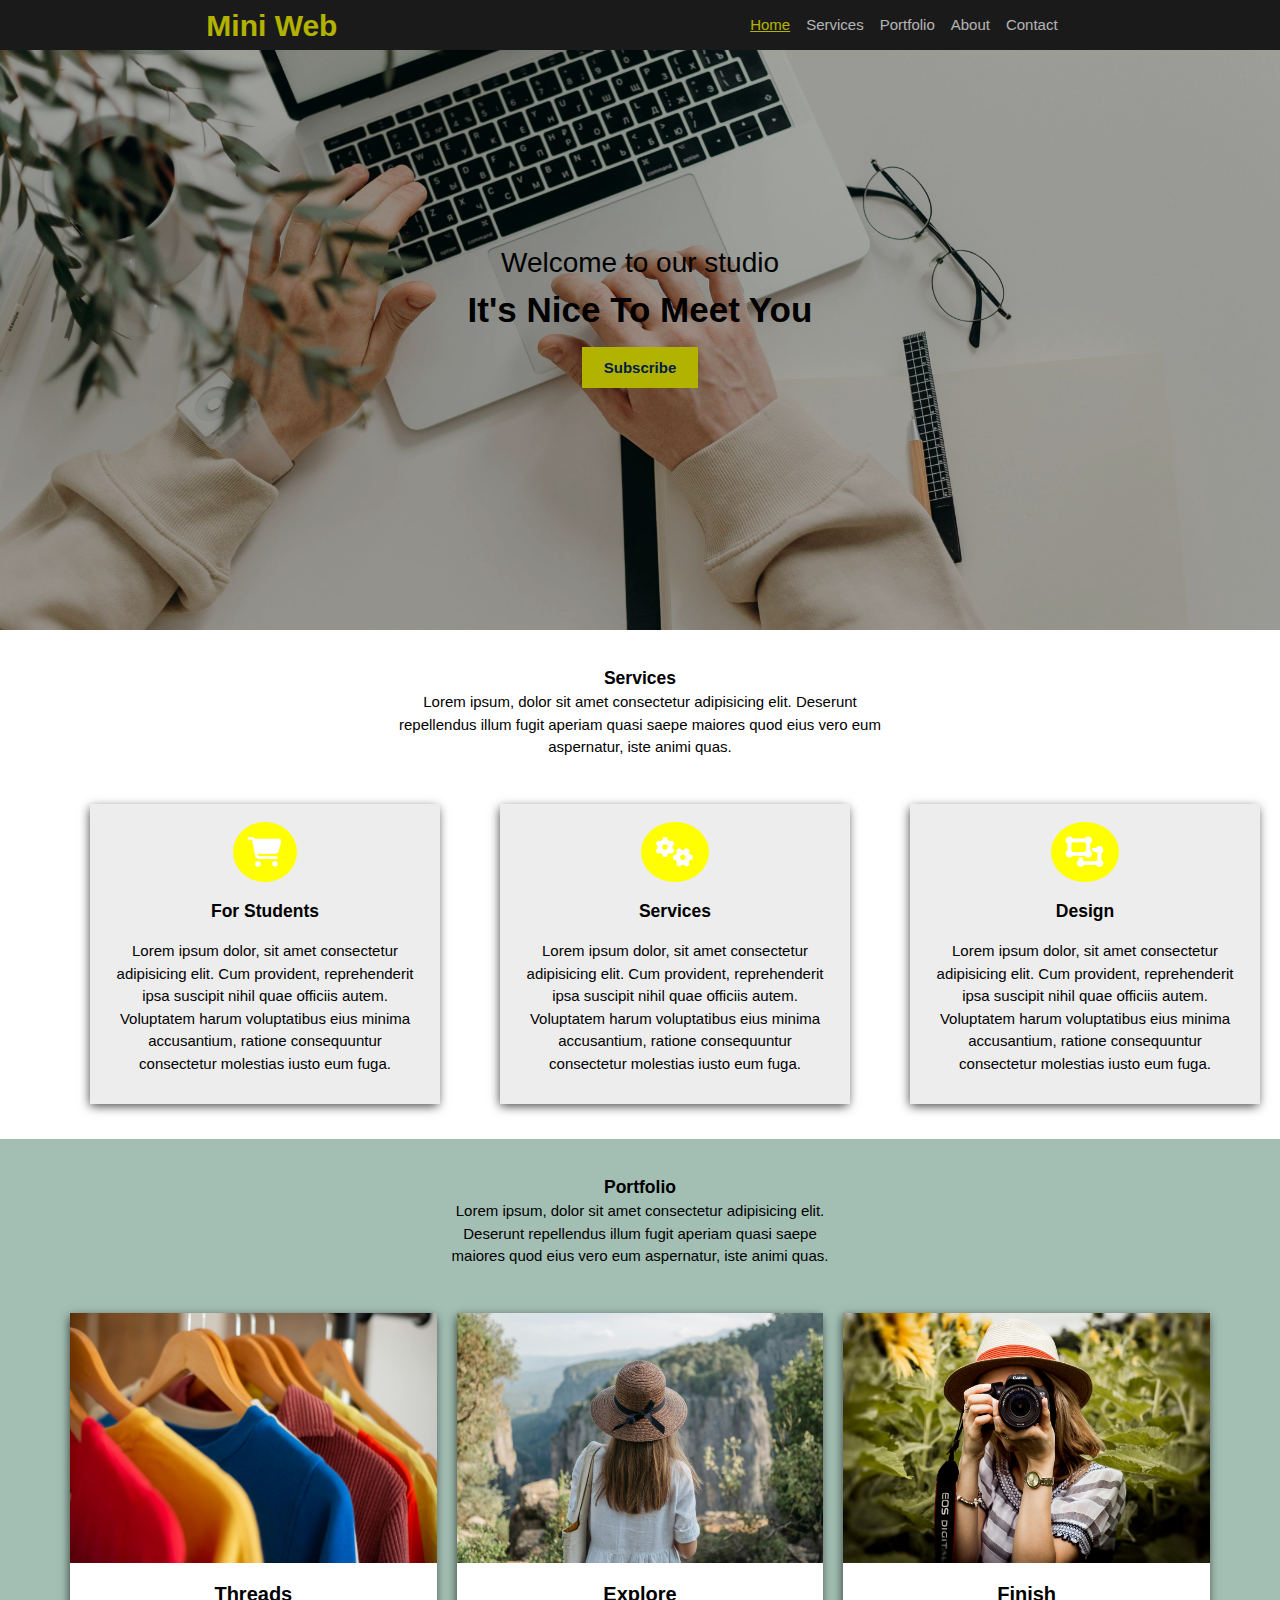
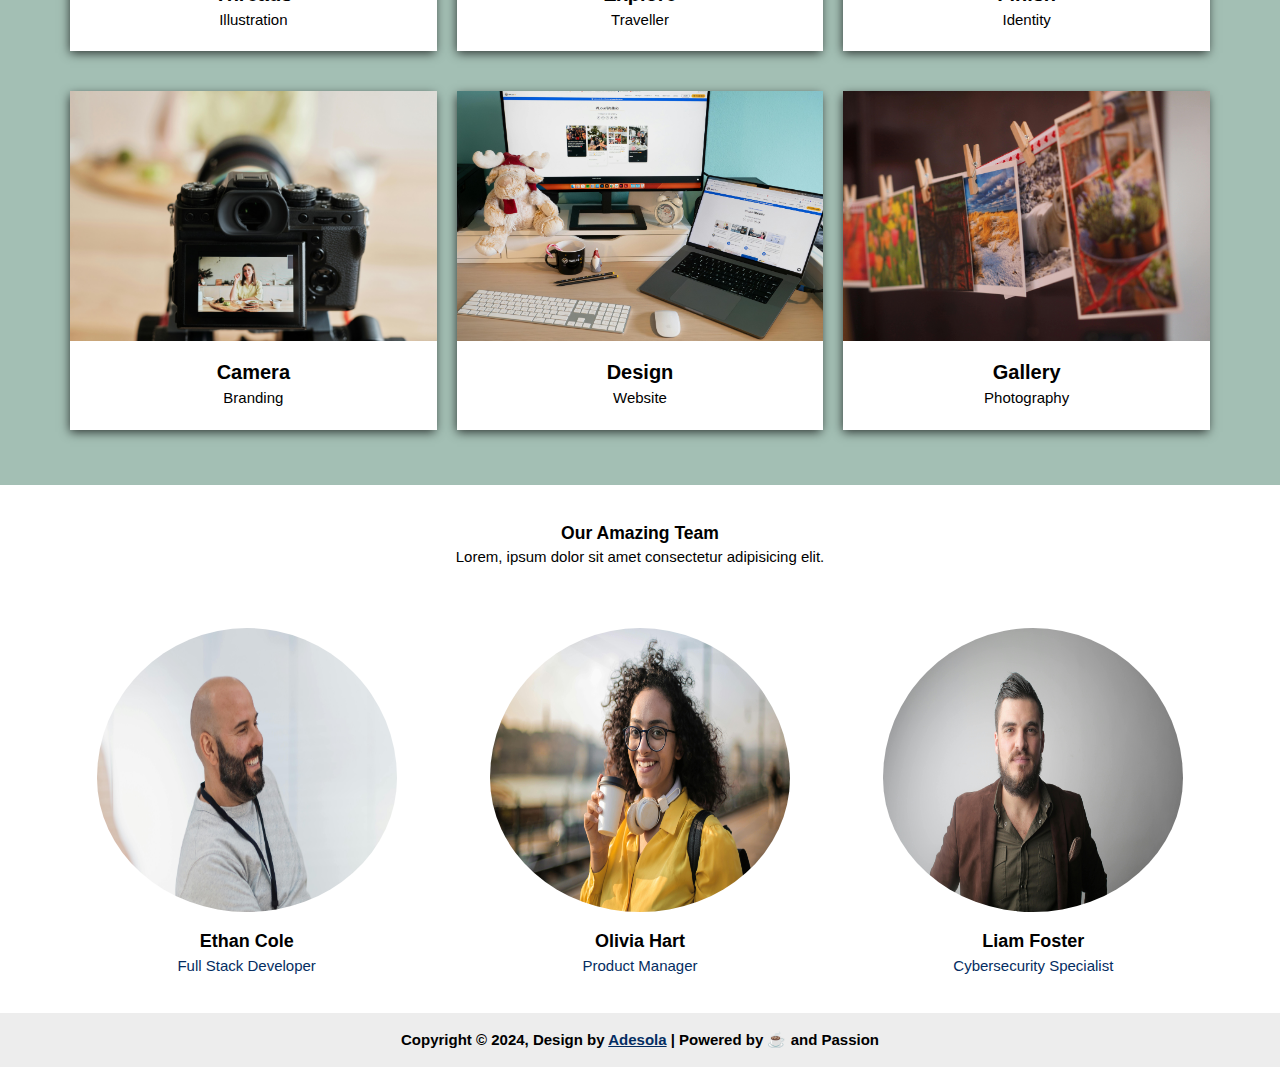
==== index.html @ 1d62a222 "html file updated" ====
<!DOCTYPE html>
<html lang="en">
  <head>
    <meta charset="UTF-8" />
    <meta name="viewport" content="width=device-width, initial-scale=1.0" />
    <link
      rel="stylesheet"
      href="https://cdnjs.cloudflare.com/ajax/libs/font-awesome/6.7.2/css/all.min.css"
      integrity="sha512-Evv84Mr4kqVGRNSgIGL/F/aIDqQb7xQ2vcrdIwxfjThSH8CSR7PBEakCr51Ck+w+/U6swU2Im1vVX0SVk9ABhg=="
      crossorigin="anonymous"
      referrerpolicy="no-referrer"
    />
    <link rel="stylesheet" href="miniweb.css" />
    <title>Mini Web</title>
  </head>
  <body>
    <main>
      <div class="menu-btn">
        <i class="fa-solid fa-bars fa-2x"></i>
      </div>
      <nav>
        <h1>Mini Web</h1>
        <ul class="main-menu">
          <li id="home"><a href="#">Home</a></li>
          <li><a href="#">Services</a></li>
          <li><a href="#">Portfolio</a></li>
          <li><a href="#">About</a></li>
          <li><a href="#">Contact</a></li>
        </ul>
      </nav>
      <!-- HERO SECTION -->
      <div class="hero-section">
        <div class="hero-content">
          <p>Welcome to our studio</p>
          <h2>It's Nice To Meet You</h2>
          <button>Subscribe</button>
        </div>
      </div>
      <!-- SERVICES SECTION -->
      <div class="services-section">
        <div class="services-heading">
          <h3>Services</h3>
          <p>
            Lorem ipsum, dolor sit amet consectetur adipisicing elit. Deserunt
            repellendus illum fugit aperiam quasi saepe maiores quod eius vero
            eum aspernatur, iste animi quas.
          </p>
        </div>
        <div class="services-cards">
          <div class="cards">
            <i class="fa-solid fa-cart-shopping fa-2x"></i>
            <h3>For Students</h3>
            <p>
              Lorem ipsum dolor, sit amet consectetur adipisicing elit. Cum
              provident, reprehenderit ipsa suscipit nihil quae officiis autem.
              Voluptatem harum voluptatibus eius minima accusantium, ratione
              consequuntur consectetur molestias iusto eum fuga.
            </p>
          </div>
          <div class="cards">
            <i class="fa-solid fa-gears fa-2x"></i>
            <h3>Services</h3>
            <p>
              Lorem ipsum dolor, sit amet consectetur adipisicing elit. Cum
              provident, reprehenderit ipsa suscipit nihil quae officiis autem.
              Voluptatem harum voluptatibus eius minima accusantium, ratione
              consequuntur consectetur molestias iusto eum fuga.
            </p>
          </div>
          <div class="cards">
            <i class="fa-solid fa-object-ungroup fa-2x"></i>
            <h3>Design</h3>
            <p>
              Lorem ipsum dolor, sit amet consectetur adipisicing elit. Cum
              provident, reprehenderit ipsa suscipit nihil quae officiis autem.
              Voluptatem harum voluptatibus eius minima accusantium, ratione
              consequuntur consectetur molestias iusto eum fuga.
            </p>
          </div>
        </div>
      </div>
      <!-- PORTFOLIO SECTION -->
      <div class="portfolio-section">
        <div class="portfolio-heading">
          <h3>Portfolio</h3>
          <p>
            Lorem ipsum, dolor sit amet consectetur adipisicing elit. Deserunt
            repellendus illum fugit aperiam quasi saepe maiores quod eius vero
            eum aspernatur, iste animi quas.
          </p>
        </div>
        <div class="portfolio-cards-wrapper">
          <div class="portfolio-card">
            <img src="./assest/threads.jpg" alt="" />
            <h4>Threads</h4>
            <p>Illustration</p>
          </div>
          <div class="portfolio-card">
            <img src="./assest/traveller.jpg" alt="" />
            <h4>Explore</h4>
            <p>Traveller</p>
          </div>
          <div class="portfolio-card">
            <img src="./assest/finish.jpg" alt="" />
            <h4>Finish</h4>
            <p>Identity</p>
          </div>
          <div class="portfolio-card">
            <img src="./assest/camera.jpg" alt="" />
            <h4>Camera</h4>
            <p>Branding</p>
          </div>
          <div class="portfolio-card">
            <img src="./assest/design.jpg" alt="" />
            <h4>Design</h4>
            <p>Website</p>
          </div>
          <div class="portfolio-card">
            <img src="./assest/gallery.jpg" alt="" />
            <h4>Gallery</h4>
            <p>Photography</p>
          </div>
        </div>
      </div>
      <!-- TEAM SECTION -->
      <div class="team-section">
        <div class="team-heading">
          <h3>Our Amazing Team</h3>
          <p>Lorem, ipsum dolor sit amet consectetur adipisicing elit.</p>
        </div>
        <div class="team-profile">
          <div class="profile">
            <img src="./assest/team1.jpg" alt="" />
            <h4>Ethan Cole</h4>
            <p>Full Stack Developer</p>
          </div>
          <div class="profile">
            <img src="./assest/team2.jpg" alt="" />
            <h4>Olivia Hart</h4>
            <p>Product Manager</p>
          </div>
          <div class="profile">
            <img src="./assest/team3.jpg" alt="" />
            <h4>Liam Foster</h4>
            <p>Cybersecurity Specialist</p>
          </div>
        </div>
      </div>
      <footer>
        <p>
          Copyright &#169; 2024, Design by
          <a href="https://x.com/real_adesola">Adesola</a> | Powered by ☕ and
          Passion
        </p>
      </footer>
    </main>
    <script src="miniweb.js"></script>
  </body>
</html>
---- miniweb.css ----
* {
  box-sizing: border-box;
  margin: 0;
  padding: 0;
}

body {
  font-family: "Segoe UI", Tahoma, Geneva, Verdana, sans-serif;
  font-size: 15px;
  line-height: 1.5;
}

a {
  text-decoration: none;
  color: white;
}

.menu-btn {
  cursor: pointer;
  position: fixed;
  top: 10px;
  right: 30px;
  z-index: 2;
  display: none;
}

/* NAV SECTION STYLES */
nav {
  width: 100%;
  height: 50px;
  background-color: rgb(39, 38, 38);
  display: flex;
  align-items: center;
  justify-content: space-around;
  position: fixed;
  z-index: 1;
}

h1 {
  color: yellow;
}

nav ul {
  display: flex;
  list-style: none;
}

nav ul li {
  padding-right: 16px;
}

nav ul li a:hover {
  text-decoration: underline;
  color: yellow;
}

#home a {
  color: yellow;
  text-decoration: underline;
}

/* HERO SECTION STYLES */
.hero-section {
  width: 100%;
  height: 70vh;
  background: url("./assest/pexel.jpg") no-repeat center/cover;
  display: flex;
  justify-content: center;
  align-items: center;
  position: relative;
}

.hero-section::before {
  content: "";
  position: absolute;
  top: 0;
  left: 0;
  width: 100%;
  height: 70vh;
  background-color: rgba(0, 0, 0, 0.3);
  z-index: 1;
}

.hero-content {
  display: flex;
  flex-direction: column;
  align-items: center;
  text-align: center;
  justify-content: center;
  color: black;
}

.hero-content p {
  font-size: 28px;
}

.hero-content h2 {
  font-size: 35px;
}

.hero-content button {
  margin: 10px 0 0 0;
  padding: 12px 22px;
  border: none;
  background-color: yellow;
  color: #042d62;
  font-size: 15px;
  font-weight: 550;
}

/* SERVICES SECTION STYLES */
.services-section {
  background-color: white;
  padding: 35px 0;
}

.services-heading {
  display: flex;
  flex-direction: column;
  align-items: center;
  text-align: center;
}

.services-heading p {
  width: 38%;
}

.services-cards {
  margin: 45px 60px 0 60px;
  display: grid;
  grid-template-columns: repeat(3, 1fr);
}

.cards {
  height: 300px;
  width: 350px;
  display: flex;
  flex-direction: column;
  align-items: center;
  text-align: center;
  margin: 0 30px;
  background-color: #ededed;
  padding: 18px 25px;
  box-shadow: -1px 3px 10px -1px rgba(0, 0, 0, 0.75);
}

.cards i {
  background-color: yellow;
  color: white;
  padding: 15px 15px;
  border-radius: 100%;
}

.cards h3 {
  padding: 16px 0;
}

/* PORTFOLIO SECTION */
.portfolio-section {
  padding: 35px 0;
  background-color: #a3bfb4;
}

.portfolio-heading {
  display: flex;
  flex-direction: column;
  align-items: center;
  text-align: center;
}

.portfolio-heading p {
  width: 30%;
  padding-bottom: 25px;
}

.portfolio-card img {
  height: 250px;
  width: 100%;
}

.portfolio-cards-wrapper {
  display: grid;
  grid-template-columns: repeat(3, 1fr);
  margin: 0 60px;
}

.portfolio-card {
  display: flex;
  flex-direction: column;
  align-items: center;
  background-color: white;
  box-shadow: -1px 3px 10px -1px rgba(0, 0, 0, 0.75);
  padding-bottom: 20px;
  margin: 20px 10px;
}

.portfolio-card h4 {
  padding-top: 16px;
  font-size: 20px;
}

/* TEAM SECTION STYLES*/
.team-section {
  padding: 35px 0;
}

.team-heading {
  display: flex;
  flex-direction: column;
  text-align: center;
  align-items: center;
}

.team-profile {
  display: grid;
  grid-template-columns: repeat(3, 1fr);
  grid-gap: 20px;
  margin: 0 60px;
  border-radius: 100%;
}

.profile {
  display: flex;
  flex-direction: column;
  align-items: center;
  justify-content: center;
  padding-top: 60px;
}

.profile img {
  width: 300px;
  height: 300px;
  border-radius: 100%;
  padding-bottom: 16px;
}

.profile h4 {
  font-size: 18px;
}

.profile p {
  color: #042d62;
}

/* FOOTER SECTION STYLES */
footer {
  background-color: #ededed;
  padding: 16px 0;
  display: flex;
  justify-content: center;
  font-weight: 700;
}

footer a {
  text-decoration: underline;
  color: #042d62;
}

/* SSETTING RESPONSIVENESS */
@media only screen and (max-width: 1024px) {
  .services-cards {
    margin: 45px 0 0 0;
    grid-template-columns: repeat(2, 1fr);
    grid-gap: 40px;
    place-self: center;
  }

  .cards {
    margin: 0;
  }

  .portfolio-cards-wrapper {
    grid-template-columns: repeat(2, 1fr);
  }

  .team-profile {
    margin: 0 20px;
  }
}

@media only screen and (max-width: 980px) {
  .team-profile {
    margin: 0 10px;
  }
}

@media only screen and (max-width: 945px) {
  .profile img {
    width: 250px;
    height: 250px;
  }
}

@media only screen and (max-width: 768px) {
  .services-cards {
    grid-gap: 20px;
  }

  .cards {
    margin: 0;
  }

  .profile img {
    width: 225px;
    height: 225px;
  }
}

@media only screen and (max-width: 500px) {
  .services-heading p {
    width: 60%;
    margin-top: 16px;
  }

  .services-cards {
    grid-template-columns: 1fr;
    grid-gap: 40px;
  }

  .portfolio-cards-wrapper {
    grid-template-columns: 1fr;
  }

  .portfolio-heading p {
    width: 60%;
    margin-top: 16px;
  }

  .team-profile {
    grid-template-columns: repeat(2, 1fr);
  }
}

@media only screen and (max-width: 450px) {
  .menu-btn {
    display: block;
    color: yellow;
  }

  .menu-btn:hover {
    opacity: 0.5;
  }

  nav ul {
    display: block;
    position: absolute;
    z-index: 2;
    top: 0;
    left: 0;
    background-color: #ede187;
    width: 70%;
    height: 100vh;
    transform: translateX(-500px);
    transition: transform 0.5s ease-in-out;
    border-right: #ede187 1px solid;
    padding: 30px;
  }

  nav ul li {
    padding: 15px;
    border-bottom: #12110e 1px solid;
    font-size: 14px;
  }

  nav ul li:last-child {
    border-bottom: 0;
  }

  nav ul.main-menu.show {
    transform: translateX(-20px);
  }

  #home a {
    color: black;
    text-decoration: underline;
  }

  .main-menu li a:hover {
    color: black;
  }

  .team-profile {
    grid-template-columns: 1fr;
  }

  .profile {
    padding-top: 20px;
  }

  footer {
    text-align: center;
  }

  footer p {
    width: 90%;
  }
}

@media only screen and (max-width: 428px) {
  .services-heading p {
    width: 80%;
  }

  .portfolio-heading p {
    width: 80%;
  }

  .portfolio-card img {
    height: 250px;
    width: 100%;
  }

  .team-profile {
    grid-template-columns: 1fr;
  }

  .profile {
    padding-top: 20px;
  }

  footer {
    text-align: center;
  }
}

@media only screen and (max-width: 414px) {
  footer p {
    width: 70%;
  }
}

@media only screen and (max-width: 360px) {
  .cards {
    height: 250px;
    width: 300px;

    margin: 0 30px;
    background-color: #ededed;
    padding: 10px 25px;
    box-shadow: -1px 3px 10px -1px rgba(0, 0, 0, 0.75);
  }
}
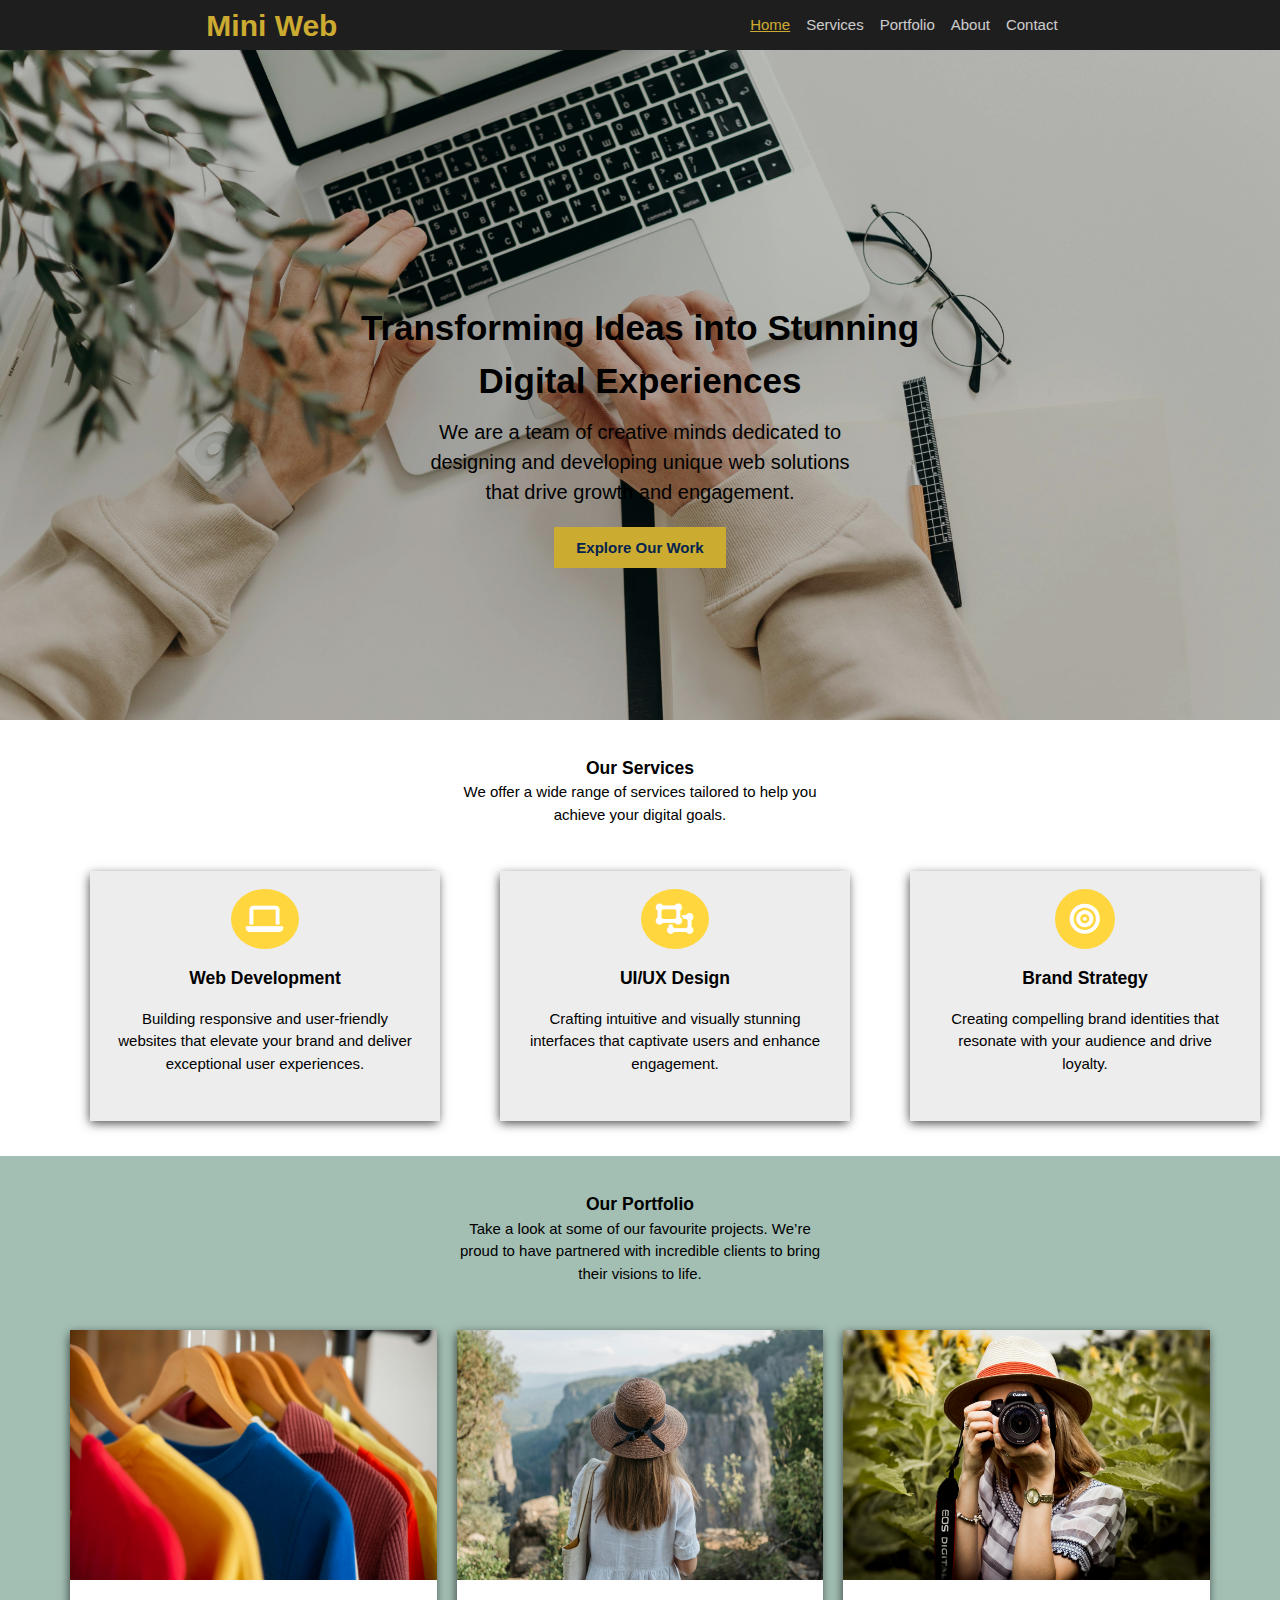
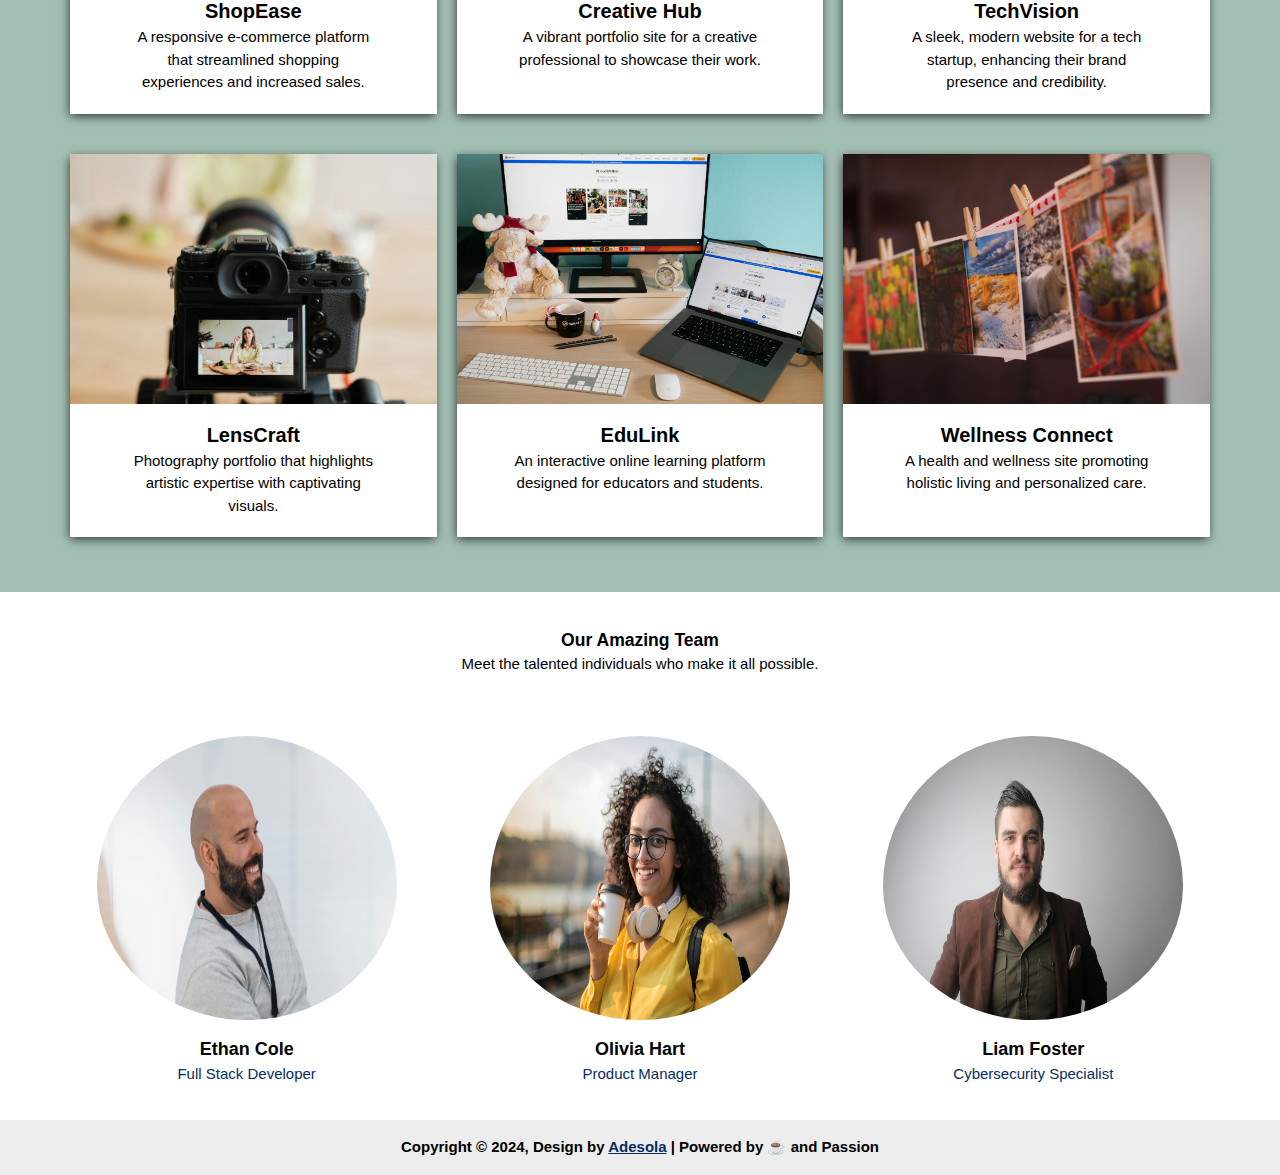
==== commit 57bc2212: "css code updated" ====
--- a/index.html
+++ b/index.html
@@ -31,50 +31,46 @@
       <!-- HERO SECTION -->
       <div class="hero-section">
         <div class="hero-content">
-          <p>Welcome to our studio</p>
-          <h2>It's Nice To Meet You</h2>
-          <button>Subscribe</button>
+          <h2>Transforming Ideas into Stunning Digital Experiences</h2>
+          <p>
+            We are a team of creative minds dedicated to designing and
+            developing unique web solutions that drive growth and engagement.
+          </p>
+          <button>Explore Our Work</button>
         </div>
       </div>
       <!-- SERVICES SECTION -->
       <div class="services-section">
         <div class="services-heading">
-          <h3>Services</h3>
+          <h3>Our Services</h3>
           <p>
-            Lorem ipsum, dolor sit amet consectetur adipisicing elit. Deserunt
-            repellendus illum fugit aperiam quasi saepe maiores quod eius vero
-            eum aspernatur, iste animi quas.
+            We offer a wide range of services tailored to help you achieve your
+            digital goals.
           </p>
         </div>
         <div class="services-cards">
           <div class="cards">
-            <i class="fa-solid fa-cart-shopping fa-2x"></i>
-            <h3>For Students</h3>
+            <i class="fa-solid fa-laptop fa-2x"></i>
+            <h3>Web Development</h3>
             <p>
-              Lorem ipsum dolor, sit amet consectetur adipisicing elit. Cum
-              provident, reprehenderit ipsa suscipit nihil quae officiis autem.
-              Voluptatem harum voluptatibus eius minima accusantium, ratione
-              consequuntur consectetur molestias iusto eum fuga.
-            </p>
-          </div>
-          <div class="cards">
-            <i class="fa-solid fa-gears fa-2x"></i>
-            <h3>Services</h3>
-            <p>
-              Lorem ipsum dolor, sit amet consectetur adipisicing elit. Cum
-              provident, reprehenderit ipsa suscipit nihil quae officiis autem.
-              Voluptatem harum voluptatibus eius minima accusantium, ratione
-              consequuntur consectetur molestias iusto eum fuga.
+              Building responsive and user-friendly websites that elevate your
+              brand and deliver exceptional user experiences.
             </p>
           </div>
           <div class="cards">
             <i class="fa-solid fa-object-ungroup fa-2x"></i>
-            <h3>Design</h3>
+            <h3>UI/UX Design</h3>
             <p>
-              Lorem ipsum dolor, sit amet consectetur adipisicing elit. Cum
-              provident, reprehenderit ipsa suscipit nihil quae officiis autem.
-              Voluptatem harum voluptatibus eius minima accusantium, ratione
-              consequuntur consectetur molestias iusto eum fuga.
+              Crafting intuitive and visually stunning interfaces that captivate
+              users and enhance engagement.
+            </p>
+          </div>
+          <div class="cards">
+            <i class="fa-solid fa-bullseye fa-2x"></i>
+            <h3>Brand Strategy</h3>
+            <p>
+              Creating compelling brand identities that resonate with your
+              audience and drive loyalty.
             </p>
           </div>
         </div>
@@ -82,43 +78,60 @@
       <!-- PORTFOLIO SECTION -->
       <div class="portfolio-section">
         <div class="portfolio-heading">
-          <h3>Portfolio</h3>
+          <h3>Our Portfolio</h3>
           <p>
-            Lorem ipsum, dolor sit amet consectetur adipisicing elit. Deserunt
-            repellendus illum fugit aperiam quasi saepe maiores quod eius vero
-            eum aspernatur, iste animi quas.
+            Take a look at some of our favourite projects. We’re proud to have
+            partnered with incredible clients to bring their visions to life.
           </p>
         </div>
         <div class="portfolio-cards-wrapper">
           <div class="portfolio-card">
             <img src="./assest/threads.jpg" alt="" />
-            <h4>Threads</h4>
-            <p>Illustration</p>
+            <h4>ShopEase</h4>
+            <p>
+              A responsive e-commerce platform that streamlined shopping
+              experiences and increased sales.
+            </p>
           </div>
           <div class="portfolio-card">
             <img src="./assest/traveller.jpg" alt="" />
-            <h4>Explore</h4>
-            <p>Traveller</p>
+            <h4>Creative Hub</h4>
+            <p>
+              A vibrant portfolio site for a creative professional to showcase
+              their work.
+            </p>
           </div>
           <div class="portfolio-card">
             <img src="./assest/finish.jpg" alt="" />
-            <h4>Finish</h4>
-            <p>Identity</p>
+            <h4>TechVision</h4>
+            <p>
+              A sleek, modern website for a tech startup, enhancing their brand
+              presence and credibility.
+            </p>
           </div>
           <div class="portfolio-card">
             <img src="./assest/camera.jpg" alt="" />
-            <h4>Camera</h4>
-            <p>Branding</p>
+            <h4>LensCraft</h4>
+            <p>
+              Photography portfolio that highlights artistic expertise with
+              captivating visuals.
+            </p>
           </div>
           <div class="portfolio-card">
             <img src="./assest/design.jpg" alt="" />
-            <h4>Design</h4>
-            <p>Website</p>
+            <h4>EduLink</h4>
+            <p>
+              An interactive online learning platform designed for educators and
+              students.
+            </p>
           </div>
           <div class="portfolio-card">
             <img src="./assest/gallery.jpg" alt="" />
-            <h4>Gallery</h4>
-            <p>Photography</p>
+            <h4>Wellness Connect</h4>
+            <p>
+              A health and wellness site promoting holistic living and
+              personalized care.
+            </p>
           </div>
         </div>
       </div>
@@ -126,7 +139,7 @@
       <div class="team-section">
         <div class="team-heading">
           <h3>Our Amazing Team</h3>
-          <p>Lorem, ipsum dolor sit amet consectetur adipisicing elit.</p>
+          <p>Meet the talented individuals who make it all possible.</p>
         </div>
         <div class="team-profile">
           <div class="profile">
--- a/miniweb.css
+++ b/miniweb.css
@@ -37,7 +37,7 @@
 }
 
 h1 {
-  color: yellow;
+  color: #ffd63e;
 }
 
 nav ul {
@@ -51,18 +51,22 @@
 
 nav ul li a:hover {
   text-decoration: underline;
-  color: yellow;
+  color: #ffd63e;
 }
 
 #home a {
-  color: yellow;
+  color: #ffd63e;
   text-decoration: underline;
+}
+
+.main-menu li a {
+  cursor: pointer;
 }
 
 /* HERO SECTION STYLES */
 .hero-section {
   width: 100%;
-  height: 70vh;
+  height: 80vh;
   background: url("./assest/pexel.jpg") no-repeat center/cover;
   display: flex;
   justify-content: center;
@@ -76,8 +80,8 @@
   top: 0;
   left: 0;
   width: 100%;
-  height: 70vh;
-  background-color: rgba(0, 0, 0, 0.3);
+  height: 80vh;
+  background-color: rgba(0, 0, 0, 0.2);
   z-index: 1;
 }
 
@@ -88,10 +92,17 @@
   text-align: center;
   justify-content: center;
   color: black;
+  padding-top: 150px;
+}
+
+.hero-content h2 {
+  width: 50%;
 }
 
 .hero-content p {
-  font-size: 28px;
+  font-size: 20px;
+  width: 40%;
+  padding: 10px 0;
 }
 
 .hero-content h2 {
@@ -102,7 +113,7 @@
   margin: 10px 0 0 0;
   padding: 12px 22px;
   border: none;
-  background-color: yellow;
+  background-color: #ffd63e;
   color: #042d62;
   font-size: 15px;
   font-weight: 550;
@@ -122,7 +133,7 @@
 }
 
 .services-heading p {
-  width: 38%;
+  width: 30%;
 }
 
 .services-cards {
@@ -132,7 +143,7 @@
 }
 
 .cards {
-  height: 300px;
+  height: 250px;
   width: 350px;
   display: flex;
   flex-direction: column;
@@ -144,8 +155,12 @@
   box-shadow: -1px 3px 10px -1px rgba(0, 0, 0, 0.75);
 }
 
+.cards:hover {
+  cursor: pointer;
+}
+
 .cards i {
-  background-color: yellow;
+  background-color: #ffd63e;
   color: white;
   padding: 15px 15px;
   border-radius: 100%;
@@ -188,15 +203,24 @@
   display: flex;
   flex-direction: column;
   align-items: center;
+  text-align: center;
   background-color: white;
   box-shadow: -1px 3px 10px -1px rgba(0, 0, 0, 0.75);
   padding-bottom: 20px;
   margin: 20px 10px;
 }
 
+.portfolio-card:hover {
+  cursor: pointer;
+}
+
 .portfolio-card h4 {
   padding-top: 16px;
   font-size: 20px;
+}
+
+.portfolio-card p {
+  width: 70%;
 }
 
 /* TEAM SECTION STYLES*/
@@ -285,6 +309,10 @@
 }
 
 @media only screen and (max-width: 945px) {
+  .portfolio-heading p {
+    width: 50%;
+  }
+
   .profile img {
     width: 250px;
     height: 250px;
@@ -292,6 +320,30 @@
 }
 
 @media only screen and (max-width: 768px) {
+  .hero-section {
+    height: 90vh;
+  }
+
+  .hero-section::before {
+    height: 90vh;
+  }
+
+  .hero-content {
+    padding-top: 150px;
+  }
+
+  .hero-content h2 {
+    width: 80%;
+  }
+
+  .hero-content p {
+    width: 80%;
+  }
+
+  .services-heading p {
+    width: 50%;
+  }
+
   .services-cards {
     grid-gap: 20px;
   }
@@ -307,38 +359,20 @@
 }
 
 @media only screen and (max-width: 500px) {
-  .services-heading p {
-    width: 60%;
-    margin-top: 16px;
-  }
-
-  .services-cards {
-    grid-template-columns: 1fr;
-    grid-gap: 40px;
-  }
-
-  .portfolio-cards-wrapper {
-    grid-template-columns: 1fr;
-  }
-
-  .portfolio-heading p {
-    width: 60%;
-    margin-top: 16px;
-  }
-
-  .team-profile {
-    grid-template-columns: repeat(2, 1fr);
-  }
-}
-
-@media only screen and (max-width: 450px) {
   .menu-btn {
     display: block;
-    color: yellow;
+    color: #ffd63e;
   }
 
   .menu-btn:hover {
     opacity: 0.5;
+  }
+  h1 {
+    margin-left: 16px;
+  }
+
+  nav {
+    justify-content: left;
   }
 
   nav ul {
@@ -379,6 +413,69 @@
     color: black;
   }
 
+  .hero-section {
+    height: 95vh;
+  }
+
+  .hero-section::before {
+    height: 95vh;
+  }
+
+  .hero-content {
+    padding-top: 190px;
+  }
+
+  .hero-content h2 {
+    width: 95%;
+  }
+
+  .hero-content p {
+    width: 95%;
+  }
+
+  .services-heading p {
+    width: 60%;
+    margin-top: 16px;
+  }
+
+  .services-cards {
+    grid-template-columns: 1fr;
+    grid-gap: 40px;
+  }
+
+  .portfolio-cards-wrapper {
+    grid-template-columns: 1fr;
+  }
+
+  .portfolio-heading p {
+    width: 60%;
+    margin-top: 16px;
+  }
+
+  .profile img {
+    width: 200px;
+    height: 200px;
+  }
+
+  .team-heading p {
+    width: 60%;
+  }
+
+  .team-profile {
+    grid-template-columns: repeat(2, 1fr);
+    margin: 0;
+  }
+
+  footer {
+    text-align: center;
+  }
+
+  footer p {
+    width: 70%;
+  }
+}
+
+@media only screen and (max-width: 450px) {
   .team-profile {
     grid-template-columns: 1fr;
   }
@@ -433,10 +530,13 @@
   .cards {
     height: 250px;
     width: 300px;
-
     margin: 0 30px;
     background-color: #ededed;
     padding: 10px 25px;
     box-shadow: -1px 3px 10px -1px rgba(0, 0, 0, 0.75);
   }
-}
+
+  footer p {
+    width: 90%;
+  }
+}
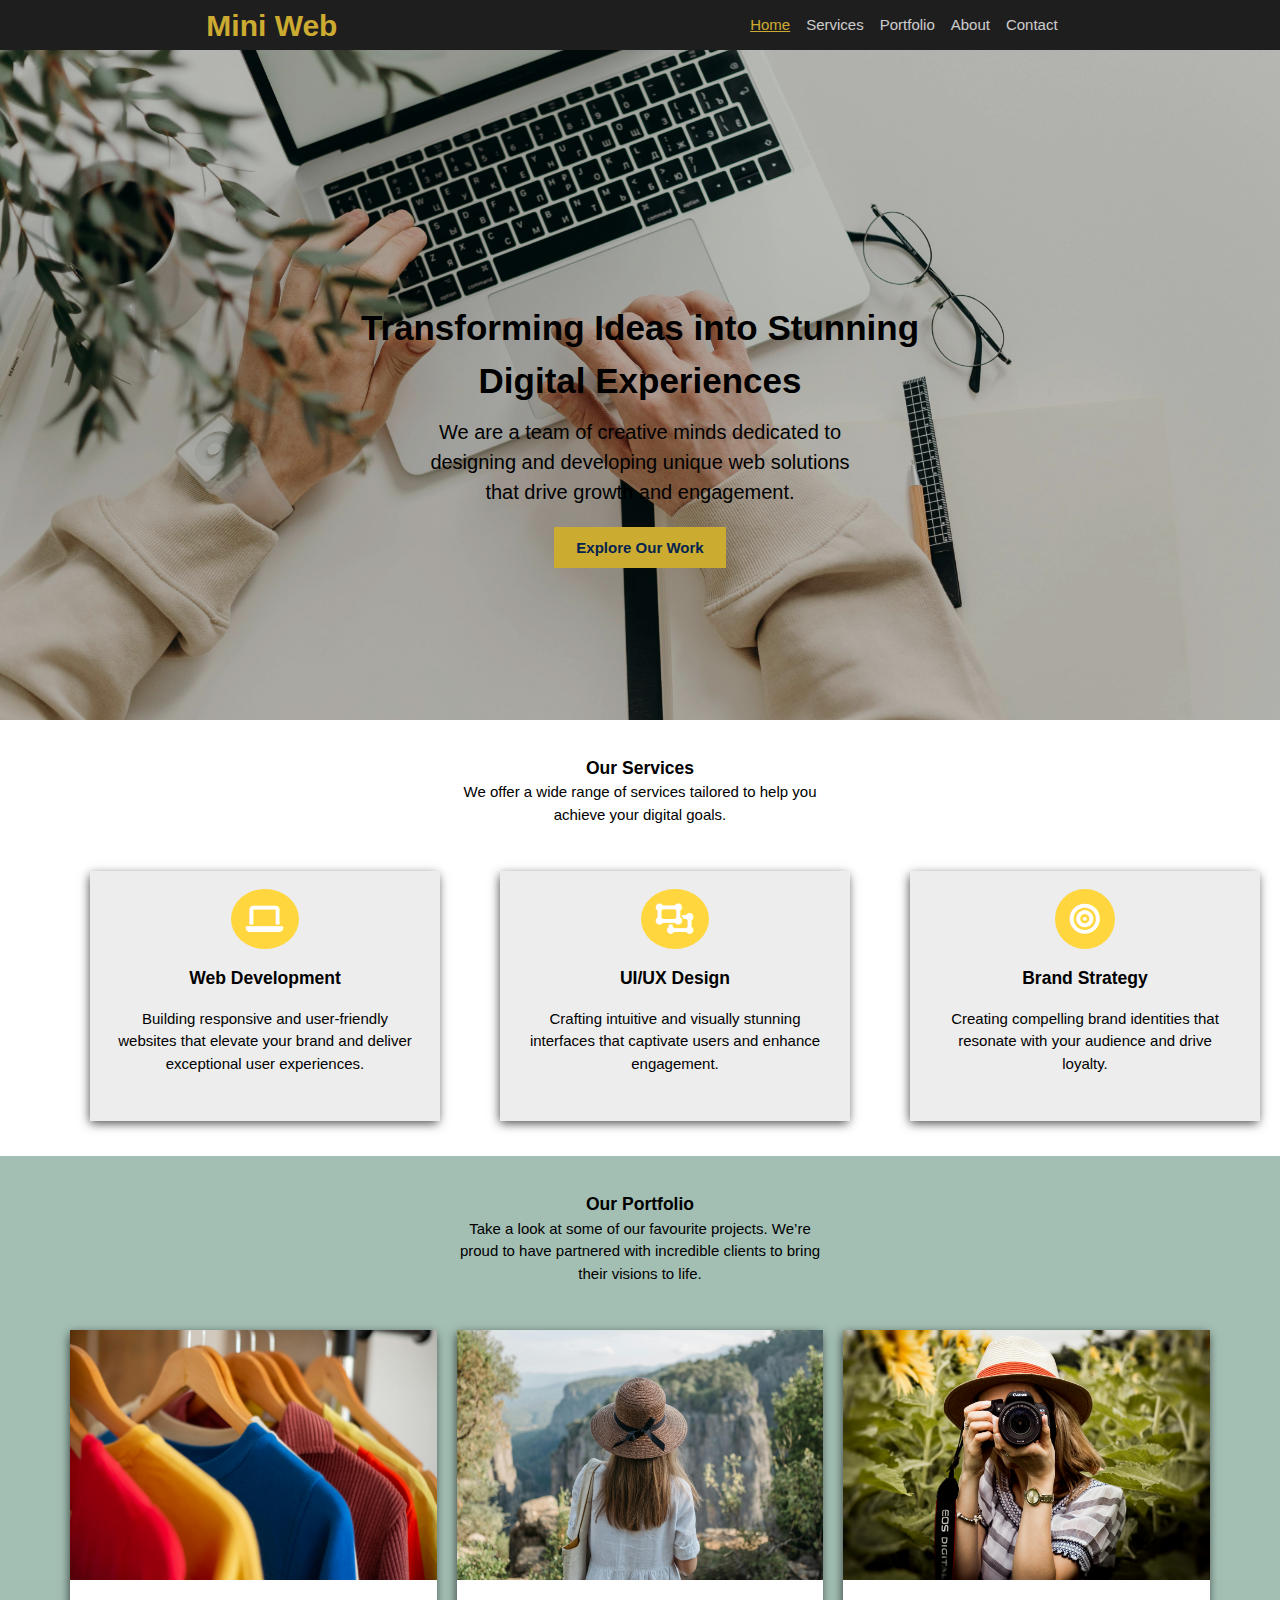
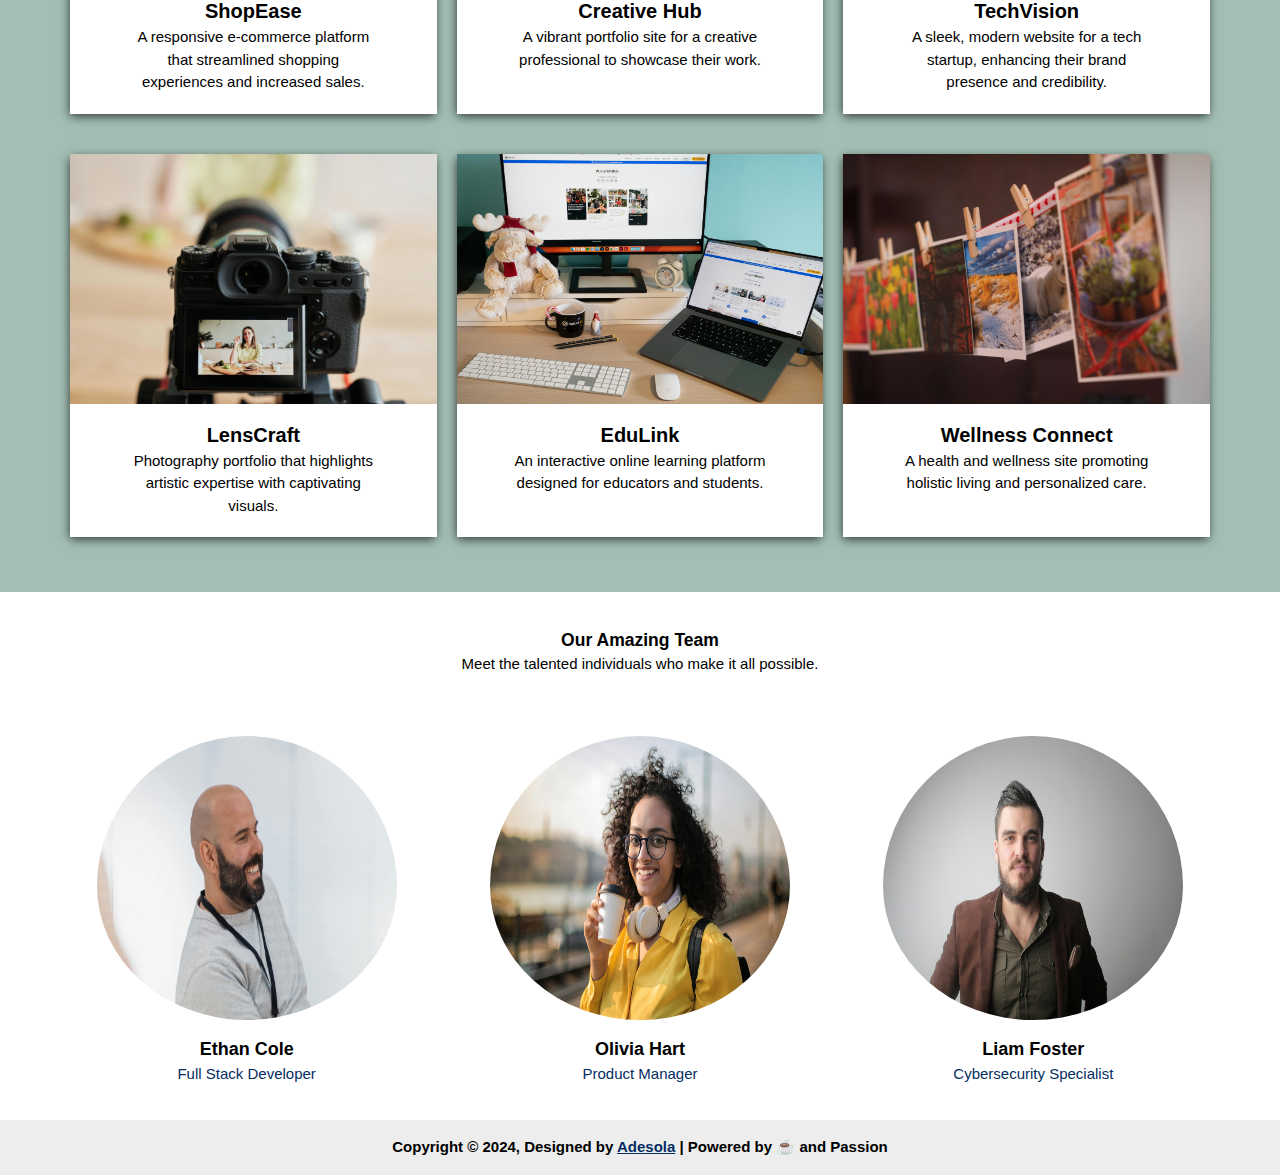
==== commit 261b09ce: "code updated" ====
--- a/index.html
+++ b/index.html
@@ -161,7 +161,7 @@
       </div>
       <footer>
         <p>
-          Copyright &#169; 2024, Design by
+          Copyright &#169; 2024, Designed by
           <a href="https://x.com/real_adesola">Adesola</a> | Powered by ☕ and
           Passion
         </p>
